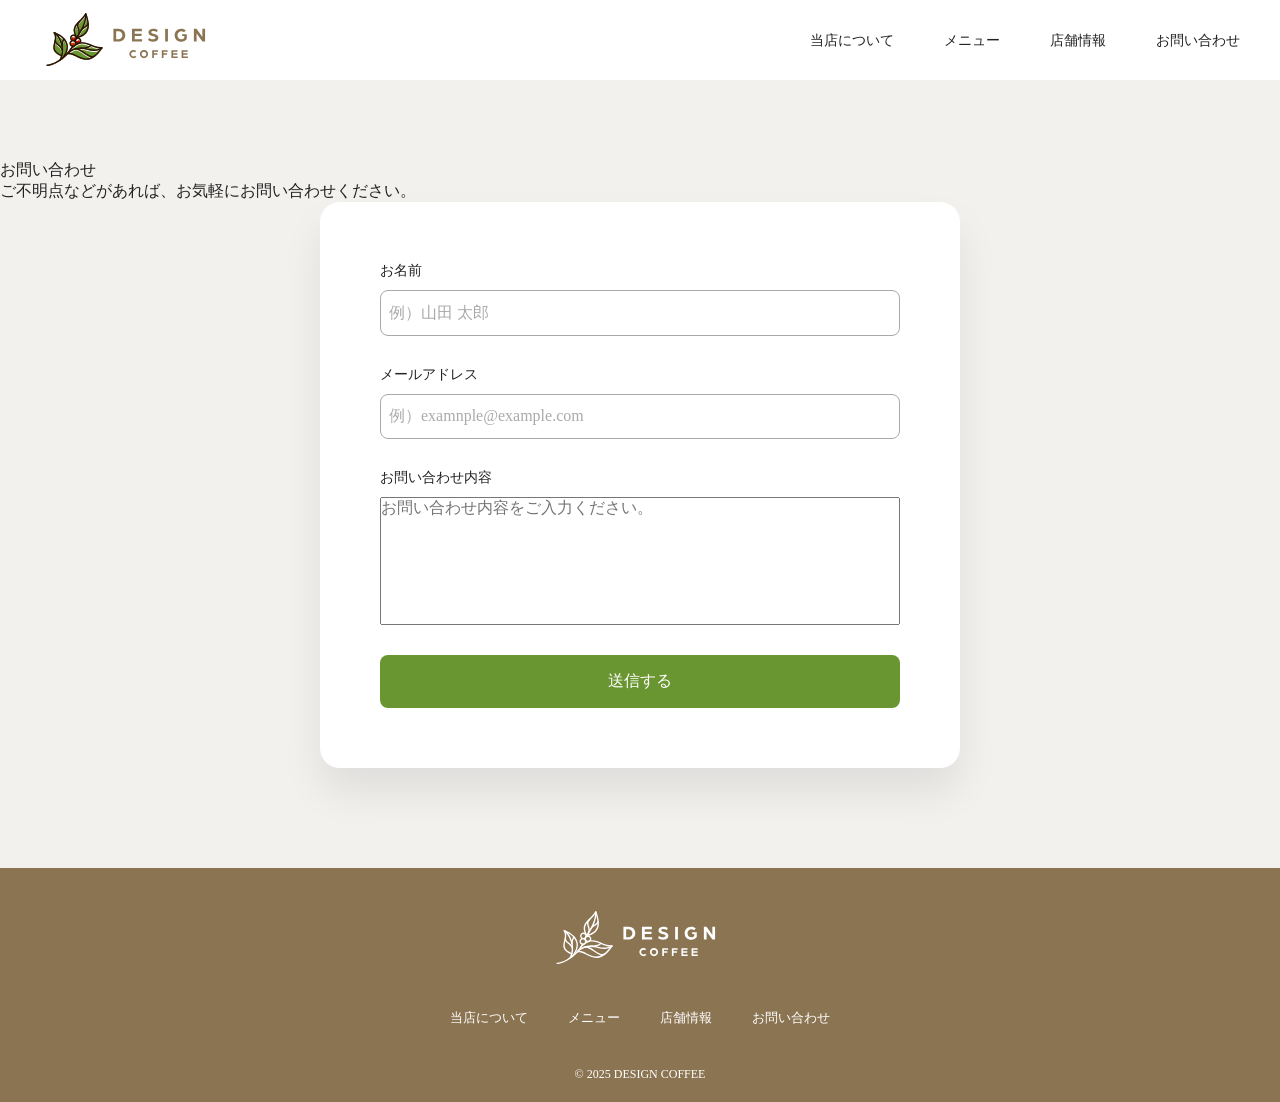
==== contact.html @ f80f0353 "Add initial website files" ====
<!DOCTYPE html>
<html lang="ja">

<head>
  <meta charset="UTF-8">
  <meta name="viewport" content="width=device-width, initial-scale=1.0">
  <title>Document</title>
  <link rel="stylesheet" href="CSS/style.css">
  <link rel="stylesheet" href="CSS/reset.css">
  <link rel="preconnect" href="https://fonts.googleapis.com">
  <link rel="preconnect" href="https://fonts.gstatic.com" crossorigin>
  <link
    href="https://fonts.googleapis.com/css2?family=Montserrat:ital,wght@0,100..900;1,100..900&family=Noto+Sans+JP:wght@100..900&display=swap"
    rel="stylesheet">
</head>

<body>
  <!--ヘッダー-->
  <header>
    <h1>
      <a href="index.html" class="logo">
        <img src="img/logo.svg" alt="DESIGN COFFEEのロゴ">
      </a>
    </h1>
    <nav>
      <ul>
        <li><a href="index.html#about">当店について</a></li>
        <li><a href="index.html#menu">メニュー</a></li>
        <li><a href="index.html#shop">店舗情報</a></li>
        <li><a href="index.html#contact">お問い合わせ</a></li>
      </ul>
    </nav>
  </header>
  <main class="lower-main">
    <div>
      <h2>お問い合わせ</h2>
      <p>ご不明点などがあれば、お気軽にお問い合わせください。</p>
    </div>
    <form class="form-box" action="https://api.staticforms.dev/submit" method="post">
      <input type="hidden" name="accessKey" value="sf_300189d5175f6f14779a769b">
      <input type="hidden" name="redirecTo" value="https://www.sus.ac.jp/">
      <div class="form-item">
        <label>お名前</label>
        <input type="text" name="name" placeholder="例）山田 太郎">
      </div>
      <div class="form-item">
        <label>メールアドレス</label>
        <input type="email" name="email" placeholder="例）examnple@example.com">
      </div>
      <div class="form-item">
        <label>お問い合わせ内容</label>
        <textarea rows="7" name="message" placeholder="お問い合わせ内容をご入力ください。"></textarea>
      </div>
      <div class="form-item">
        <button type="submit">送信する</button>
      </div>
      </input>
      </input>
    </form>
  </main>
  <footer>
    <a href="index.html" class="logo">
      <img src="img/logo-white.svg" alt="DESIGN COFFEEのロゴ">
    </a>
    <nav>
      <ul>
        <li>
          <a href="index.html#about">当店について</a>
        </li>
        <li>
          <a href="index.html#menu">メニュー</a>
        </li>
        <li>
          <a href="index.html#shop">店舗情報</a>
        </li>
        <li>
          <a href="index.html#contact">お問い合わせ</a>
        </li>
      </ul>
    </nav>
    <p class="copyright">&copy; 2025 DESIGN COFFEE</p>
  </footer>
</body>

</html>
---- CSS/style.css ----
header{
  padding: 10px 40px;
  display: flex;
  align-items: center;
  justify-content: space-between;
  .logo{
    display: block;
    img{
      display: block;
      height: 60px;
    }
  }
  nav{
    ul{
      display: flex;
      align-items: center;
      gap: 50px;
    }
    a{
      font-size: 14px;
      font-weight: 400;
      &:hover{
        color: #6A9631;
        text-decoration: underlines;
      }
    }
  }
}

.hero{
  color: #fff;
  text-align: center;
  height: 640px;
  background-image: url(../img/hero-background.jpg);
  background-size: cover;
  display: flex;
  flex-direction: column;
  align-items: center;
  justify-content: center;
  position: relative;
  h2{
    font-size: 48px;
    font-weight: 700;
  }
  p{
    font-size: 20px;
    font-weight: 400;
    margin-top: 20px;
  }
  a{
    display: grid;
    place-items: center;
    width: 60px;
    height: 60px;
    background-color: #6A9631;
    border-radius: 50%;
    box-shadow: 0px 12px 20px rgb(0 0 0 /0.1);
    position: absolute;
    left: 50%;
    bottom: 0;
    translate: -50% 50%;
    img{
      width: 24px;
      height: 24px;
    }
  }
}

.container{
  max-width: 1160px;
  margin: 0 auto;
  padding:0 40px;
}

main{
  .main-section{
    padding: 80px 0 100px;
    .heading-group{
      text-align: center;
      margin: 0 0 60px;
      h2{
        color: #8B7452;
        font-size: 40px;
        font-weight: 700;
      }
      span{
        color: #222;
        font-size: 14px;
        font-weight: 400;
        letter-spacing: 0.88em;
        display: block;
        margin-top: 10px;
      }
      &::after{
        content: "";
        display: block;
        width: 40px;
        height: 4px;
        background-color: #6A9631;
        border-radius: 4px;
        margin: 30px auto 0;
      }
    }
  }
}

.about{
 .layout{
  display: grid;
  grid-template-columns: 1fr 1fr;
  align-items: start;
  gap: 60px;
  }
  .image{
    border-radius: 40px;
    overflow: hidden;
    img{
      width: 100%;
      aspect-ratio: 5 / 4;
      object-fit: cover;
    }
  }
  .text{
    img{
      height: 60px;
    }
    h3{
      font-size: 28px;
      font-weight: 700;
      margin-top: 20px;
    }
    p{
      margin-top: 20px;
    }
  }
}

.menu-card{
  padding: 10px;
  background-color: #fff;
  object-fit: 20px;
  display: grid;
  gap: 5px;
  img{
    width: 100%;
    aspect-ratio: 4 /3;
    object-fit: cover;
    border-radius: 12px;
  }
.name{
  font-size: 14px;
}
.price{
  font-size: 14px;
  font-weight: 700;
  line-height: 1;
  letter-spacing: 0;
  text-align: right;
}
}

.menu-list{
  display: grid;
  grid-template-columns: 1fr 1fr 1fr 1fr;
  gap: 20px;
}

.shop{
  .layout{
    display: grid;
    grid-template-columns: 1fr 1fr;
    align-items: start;
    gap: 60px;
  }
  .text{
    h3{
      text-align: center;
      font-size: 20px;
      font-weight: 700;
      margin: 0 0 20px;
      display: flex;
      align-items: baseline;
      gap: 1em;
      span{
        font-size: 0.6em;
      }
    }
    dl{
      display: grid;
      grid-template-columns: 100px 1fr;
      dt,dd{
        font-size: 14px;
        padding: 10px;
        border-top: 1px solid#ccc;
      }
    }
  }
  .map{
    border-radius: 40px;
    overflow: hidden;
    iframe{
      width: 100%;
      height: auto;
      aspect-ratio: 5 / 4;
    }
  }
}

.contact{
  text-align: center;
  background-color: #F3F1EE;
  .layout{
    display: grid;
    grid-template-columns: 1fr 1fr;
    gap: 40px;
    margin-top: 60px;
    margin-inline: auto;
    max-width: 700px;
  }
  .label{
    margin-bottom: 20px;
  }
  .number{
    font-size: 30px;
    font-weight: 700;
    line-height: 1;
    letter-spacing: 0;
    img{
      width: 1em;
    }
  }
  .hour{
    font-size: 13px;
    display: block;
    margin-top: 1em;
  }
  .button{
    display: inline-block;
    color: #fff;
    background-color: #6A9631;
    padding: 1em 2em;
    border-radius: 8px;
  }
}

footer{
  color: #fff;
  background-color: #8B7452;
  padding: 40px 20px 20px;
  display: grid;
  justify-items: center;
  gap: 40px;
  .logo{
    display: block;
    img{
      display: block;
      height:60px;
    }
  }
  ul{
    display: flex;
    gap: 40px;
    a{
      font-size: 13px;
    }
  }
  .copyright{
    font-size: 12px;
  }
}

.lower-main{
  padding: 80px 0 100px;
  background-color: #F3F1EE;
}
.lower-heading-group{ 
  text-align: center;
  display: center;
  justify-items: center;
  gap: 20px;
  margin: 0 0 40px;
  h2{
    font-size: 40px;
    font-weight: 700;
  }
}

.form-box{
  max-width: 640px;
  margin: 0 auto;
  border-radius: 20px;
  padding: 60px;
  background-color: #fff;
  box-shadow: 0px 24px 40px rgb(0 0 0 /0.08);
}

.form-item{
  display: grid;
  gap: 10px;
  label{
    font-size: 14px;
  }
  + .form-item{
    margin-top: 30px;
  }
  input,
  textrea{
    border: 1px solid#aaa;
    padding: 0.8em 0.5em;
    border-radius: 8px;
    &::placeholder{
      color: #aaa;
    }
  }
  textarea{
    resize: none;
  }
  button{
    font-size: 16px;
    display: inline-block;
    color: #fff;
    background-color: #6A9631;
    border: none;
    padding: 1em 2em;
    border-radius: 8px;
    &:hover{
      background-color: #517521;
    }
  }
}
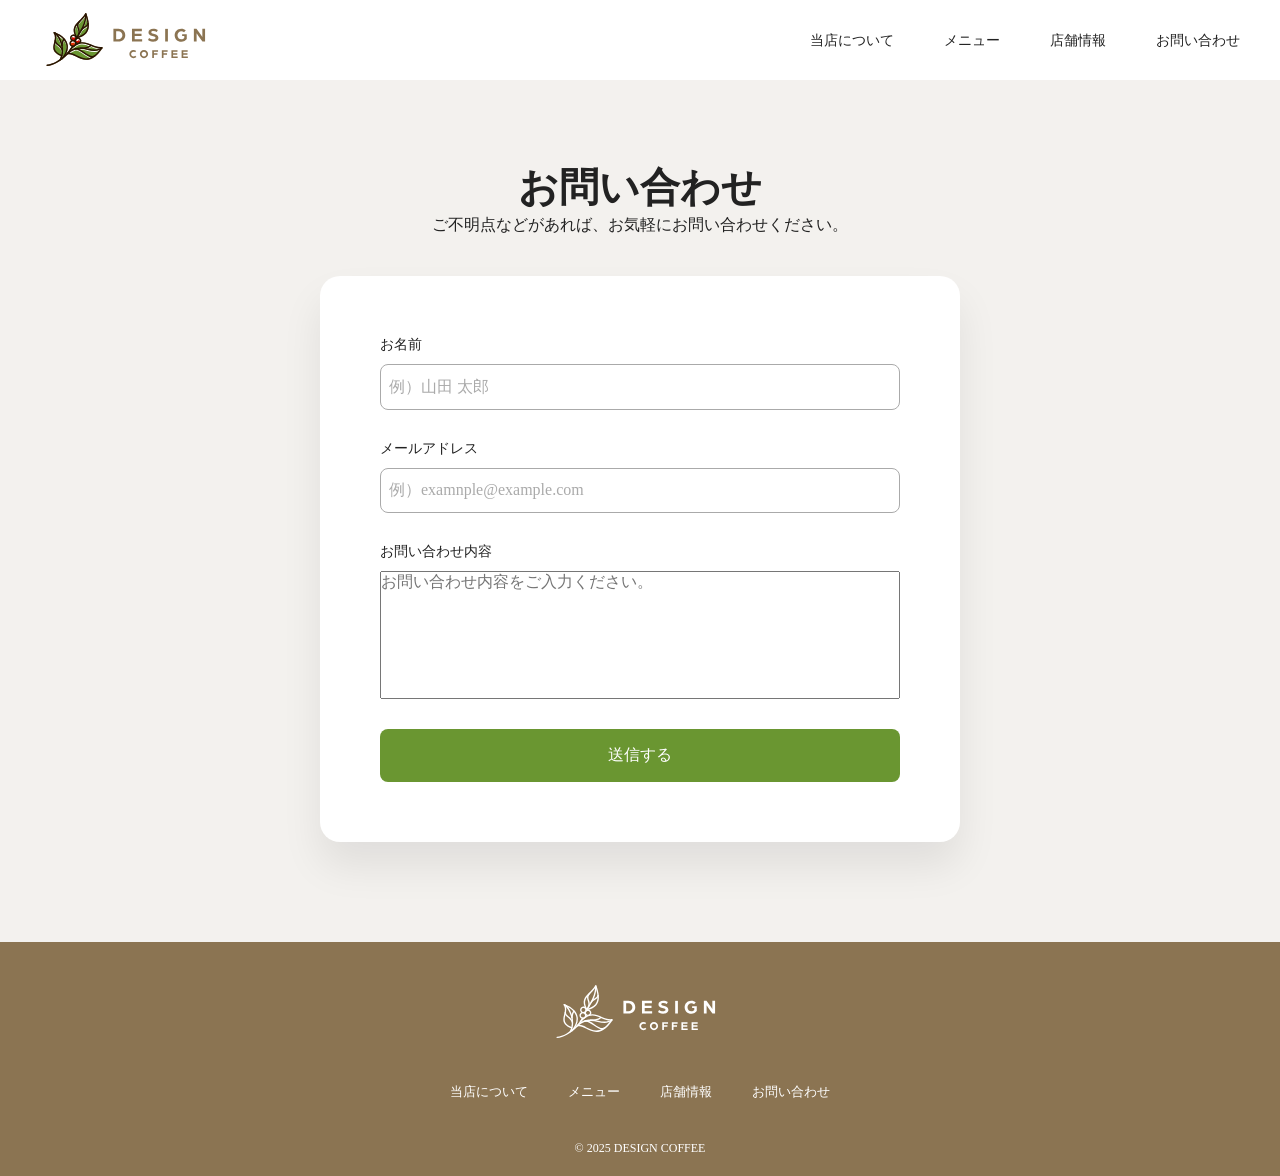
==== commit af9edfaf: "Add initial website files" ====
--- a/contact.html
+++ b/contact.html
@@ -32,7 +32,7 @@
     </nav>
   </header>
   <main class="lower-main">
-    <div>
+    <div class="lower-heading-group">
       <h2>お問い合わせ</h2>
       <p>ご不明点などがあれば、お気軽にお問い合わせください。</p>
     </div>
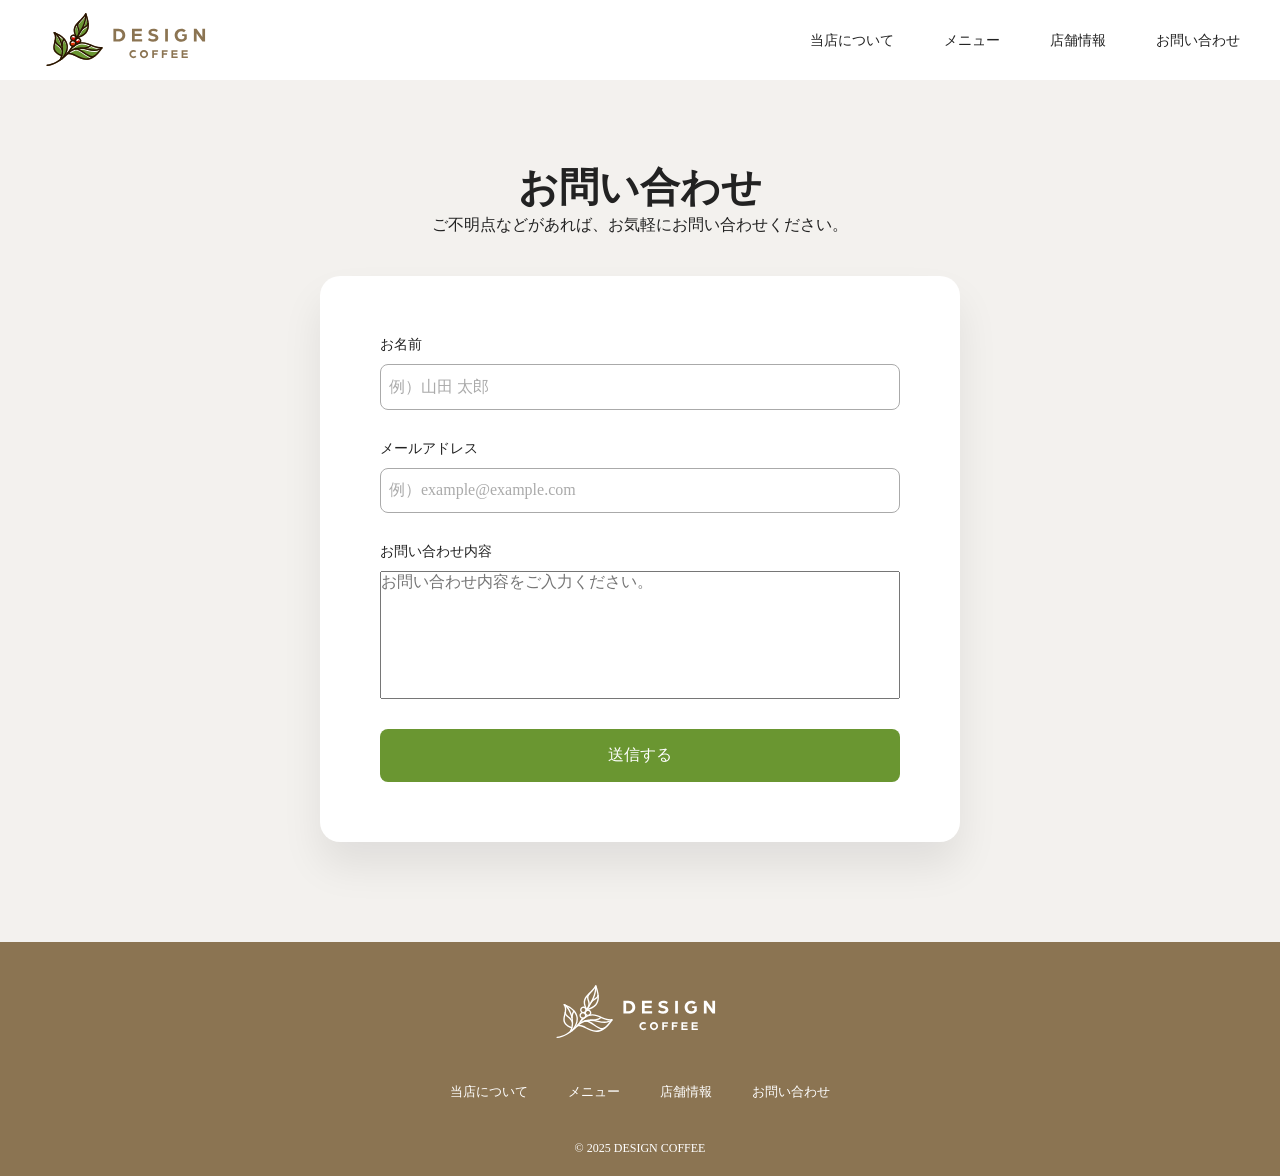
==== commit a47d5631: "Add files via upload" ====
--- a/contact.html
+++ b/contact.html
@@ -45,7 +45,7 @@
       </div>
       <div class="form-item">
         <label>メールアドレス</label>
-        <input type="email" name="email" placeholder="例）examnple@example.com">
+        <input type="email" name="email" placeholder="例）example@example.com">
       </div>
       <div class="form-item">
         <label>お問い合わせ内容</label>
